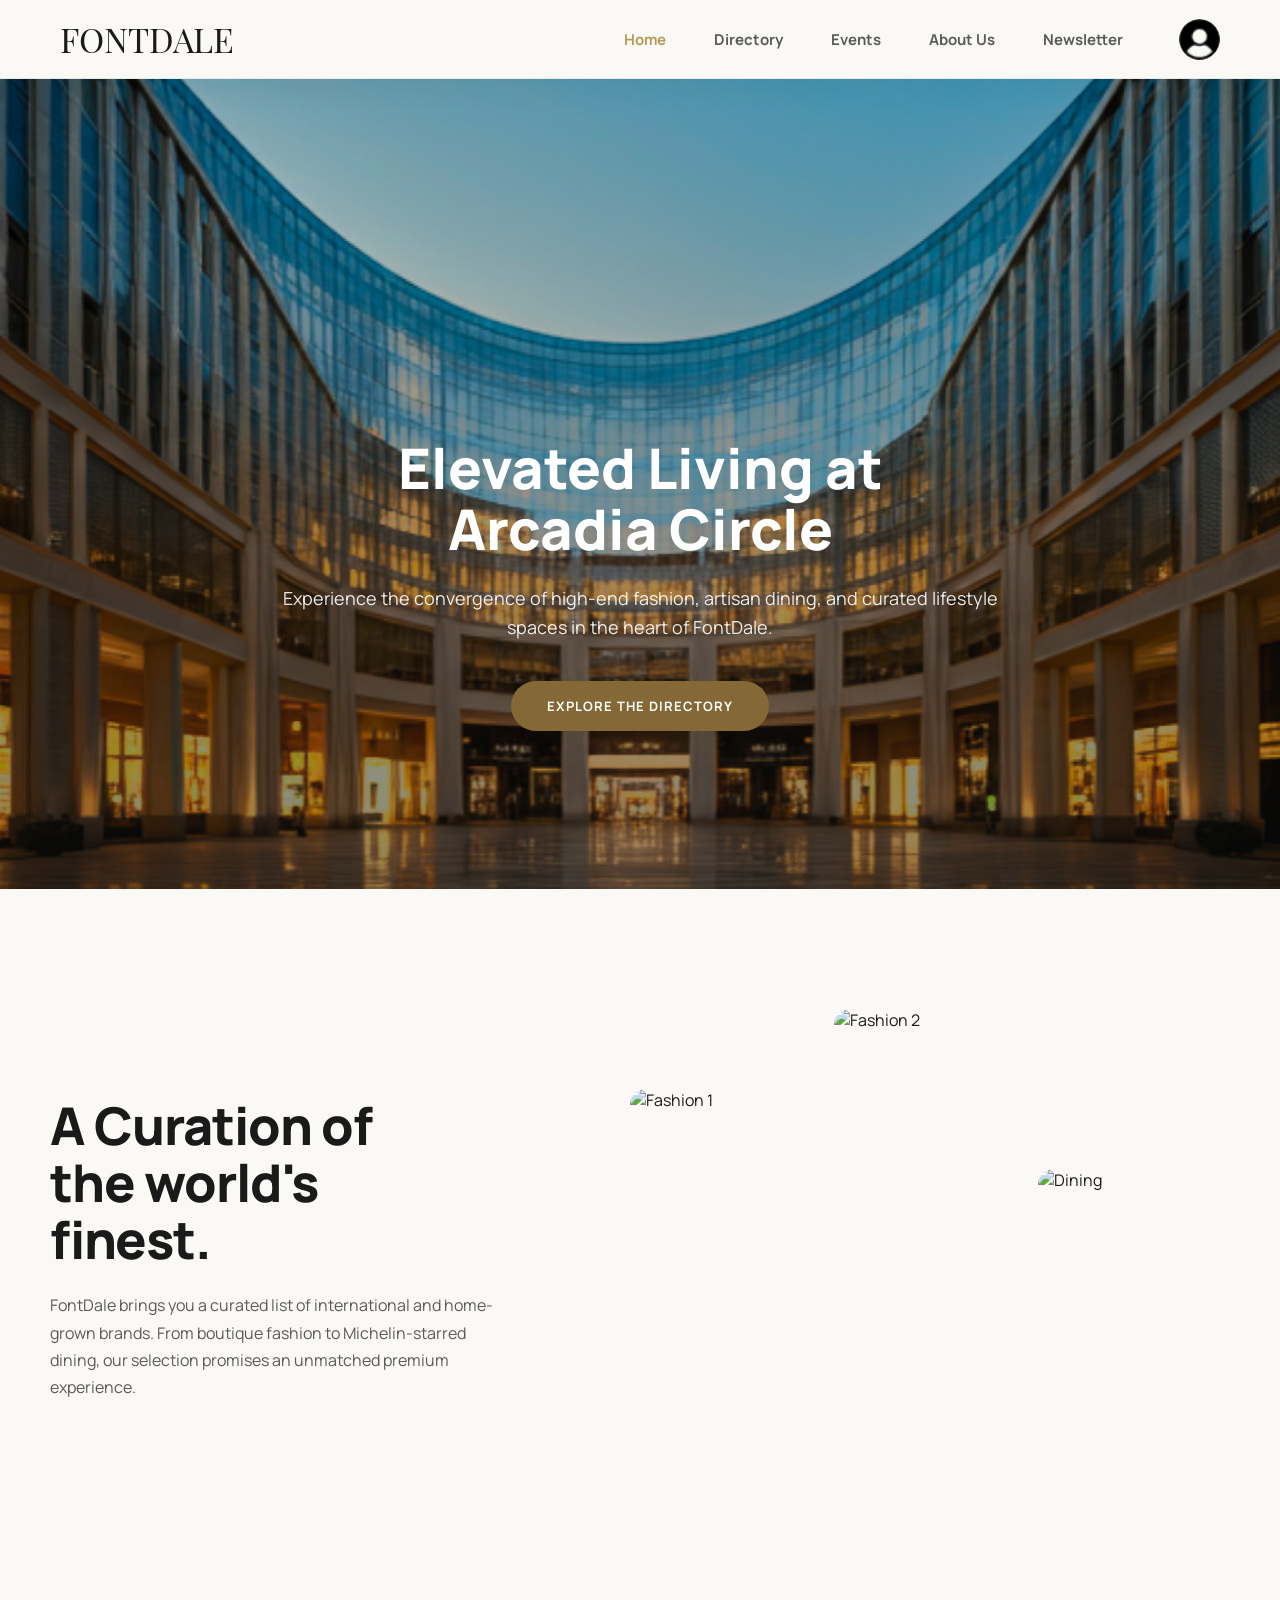
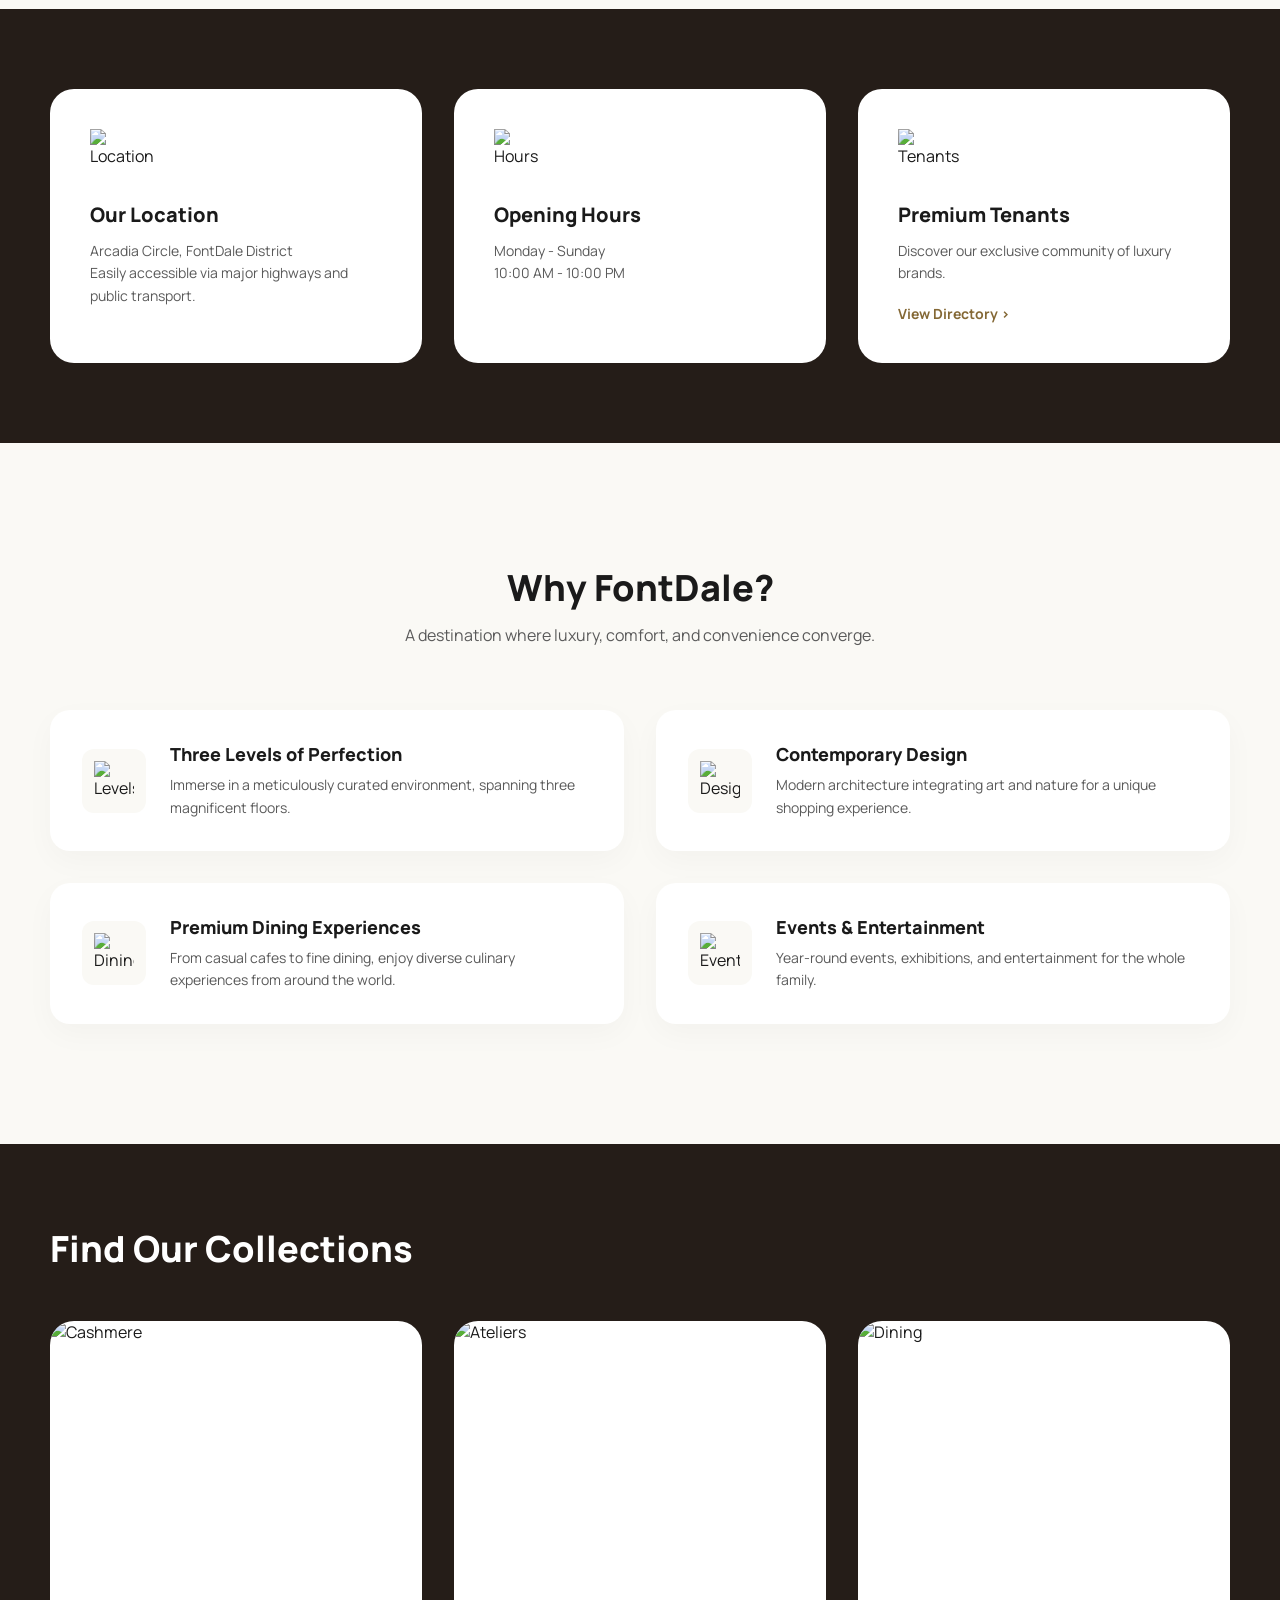
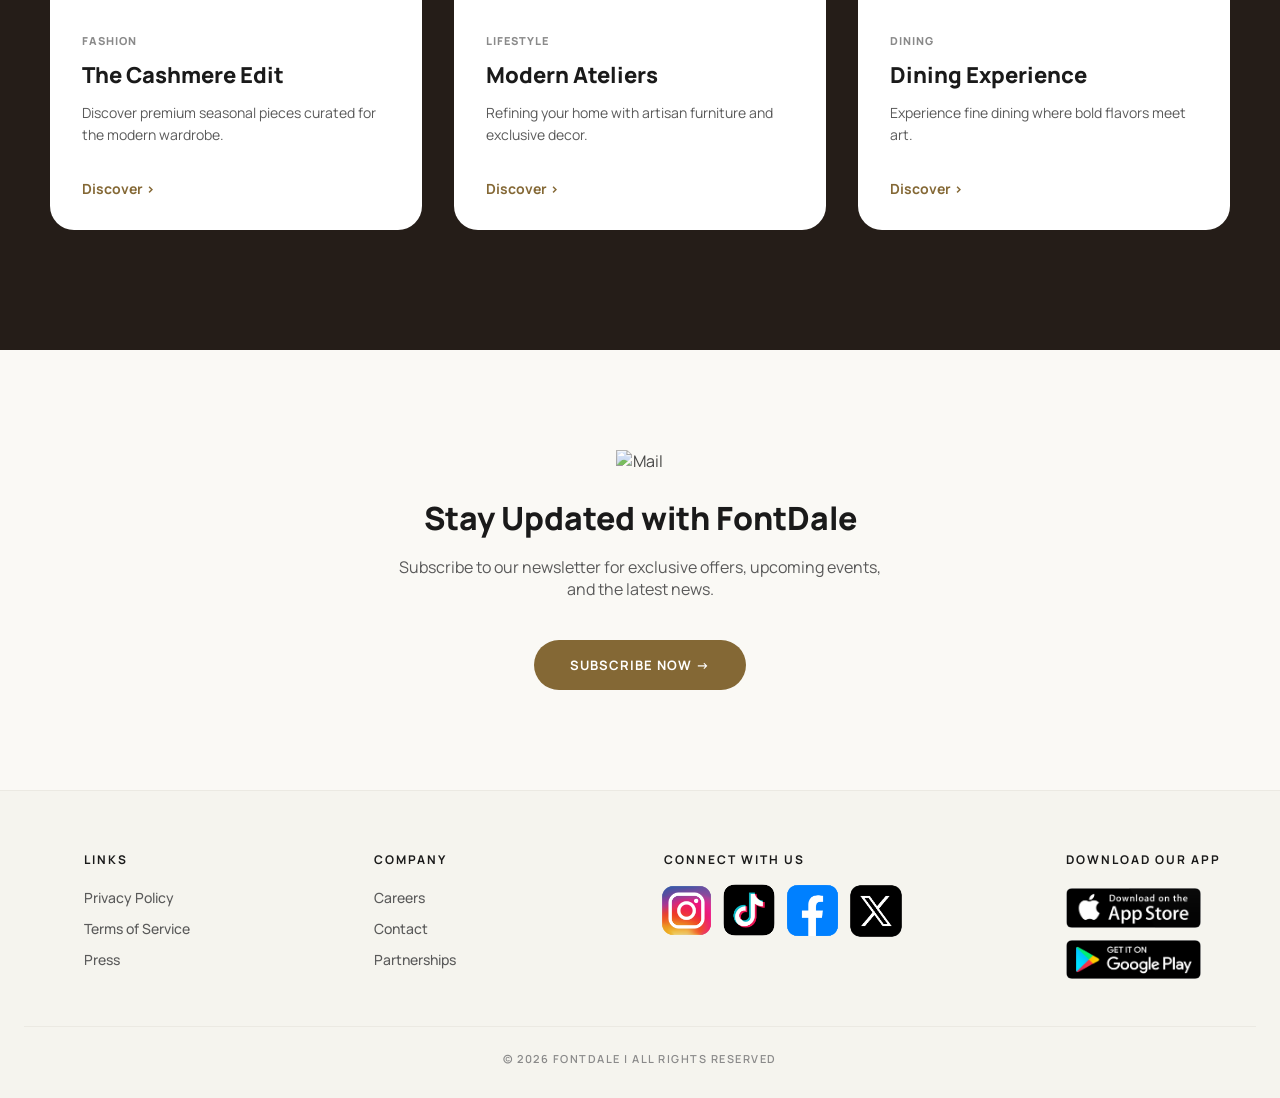
==== index.html @ 1e2898d4 "move files to root" ====
<!DOCTYPE html>
<html lang="en">
<head>
    <meta charset="UTF-8">
    <meta name="viewport" content="width=device-width, initial-scale=1.0">
    <title>FontDale</title>
    <link rel="preconnect" href="https://fonts.googleapis.com">
    <link rel="preconnect" href="https://fonts.gstatic.com" crossorigin>
    <link href="https://fonts.googleapis.com/css2?family=Manrope:wght@400;500;600;700;800&display=swap" rel="stylesheet">
    <link href="https://fonts.googleapis.com/css2?family=Playfair+Display+SC:wght@400..700&family=Manrope:wght@400;500;600;700;800&display=swap" rel="stylesheet">
    <link rel="stylesheet" href="home.css">
</head>
<body>

    <header class="site-header">
        <div class="header-wrapper">
            <div class="brand">FONTDALE</div>
            <nav class="main-nav">
                <a href="home.html" class="active">Home</a>
                <a href="directory.html">Directory</a>
                <a href="event.html">Events</a>
                <a href="aboutus.html">About Us</a>
                <a href="newsletter.html">Newsletter</a>
            </nav>
        <a href="newsletter.html" class="profile-btn">
            <img src="/assets/user icon.png" alt="Profile">
        </a>
        </div>
    </header>

    <section class="hero-banner">
        <img src="/assets/mall.png" alt="FontDale Mall Background" class="hero-bg-img">
        
        <div class="hero-overlay"></div>

        <div class="hero-content">
            <h1>Elevated Living at<br>Arcadia Circle</h1>
            <p>Experience the convergence of high-end fashion, artisan dining, and curated lifestyle spaces in the heart of FontDale.</p>
            <a href="#" class="btn-primary">EXPLORE THE DIRECTORY</a>
        </div>
    </section>

        <section class="wrapper curation-section">
            <div class="curation-text">
                <h2>A Curation of<br>the world's<br>finest.</h2>
                <p>FontDale brings you a curated list of international and home-grown brands. From boutique fashion to Michelin-starred dining, our selection promises an unmatched premium experience.</p>
            </div>
            <div class="curation-images">
                <img src="https://images.unsplash.com/photo-1515886657613-9f3515b0c78f?q=80&w=600&auto=format&fit=crop" class="img-left" alt="Fashion 1">
                <img src="https://images.unsplash.com/photo-1534528741775-53994a69daeb?q=80&w=600&auto=format&fit=crop" class="img-center" alt="Fashion 2">
                <img src="https://images.unsplash.com/photo-1514933651103-005eec06c04b?q=80&w=600&auto=format&fit=crop" class="img-right" alt="Dining">
            </div>
        </section>

        <section class="dark-section">
            <div class="wrapper info-grid">
                <div class="info-card">
                    <div class="icon-box">
                        <img src="https://cdn-icons-png.flaticon.com/512/2838/2838912.png" alt="Location">
                    </div>
                    <h3>Our Location</h3>
                    <p>Arcadia Circle, FontDale District<br>Easily accessible via major highways and public transport.</p>
                </div>
                <div class="info-card">
                    <div class="icon-box">
                        <img src="https://cdn-icons-png.flaticon.com/512/2370/2370264.png" alt="Hours">
                    </div>
                    <h3>Opening Hours</h3>
                    <p>Monday - Sunday<br>10:00 AM - 10:00 PM</p>
                </div>
                <div class="info-card">
                    <div class="icon-box">
                        <img src="https://cdn-icons-png.flaticon.com/512/9315/9315124.png" alt="Tenants">
                    </div>
                    <h3>Premium Tenants</h3>
                    <p>Discover our exclusive community of luxury brands.</p>
                    <a href="#" class="text-link">View Directory &gt;</a>
                </div>
            </div>
        </section>

        <section class="wrapper features-section">
            <div class="features-header">
                <h2>Why FontDale?</h2>
                <p>A destination where luxury, comfort, and convenience converge.</p>
            </div>
            <div class="features-grid">
                <div class="feature-card">
                    <div class="feature-icon">
                        <img src="https://cdn-icons-png.flaticon.com/512/2451/2451551.png" alt="Levels">
                    </div>
                    <div class="feature-text">
                        <h4>Three Levels of Perfection</h4>
                        <p>Immerse in a meticulously curated environment, spanning three magnificent floors.</p>
                    </div>
                </div>
                <div class="feature-card">
                    <div class="feature-icon">
                        <img src="https://cdn-icons-png.flaticon.com/512/2802/2802870.png" alt="Design">
                    </div>
                    <div class="feature-text">
                        <h4>Contemporary Design</h4>
                        <p>Modern architecture integrating art and nature for a unique shopping experience.</p>
                    </div>
                </div>
                <div class="feature-card">
                    <div class="feature-icon">
                        <img src="https://cdn-icons-png.flaticon.com/512/1046/1046784.png" alt="Dining">
                    </div>
                    <div class="feature-text">
                        <h4>Premium Dining Experiences</h4>
                        <p>From casual cafes to fine dining, enjoy diverse culinary experiences from around the world.</p>
                    </div>
                </div>
                <div class="feature-card">
                    <div class="feature-icon">
                        <img src="https://cdn-icons-png.flaticon.com/512/3171/3171830.png" alt="Events">
                    </div>
                    <div class="feature-text">
                        <h4>Events & Entertainment</h4>
                        <p>Year-round events, exhibitions, and entertainment for the whole family.</p>
                    </div>
                </div>
            </div>
        </section>

        <section class="dark-section pb-large">
            <div class="wrapper">
                <h2 class="collections-title">Find Our Collections</h2>
                <div class="collections-grid">
                    <div class="collection-card">
                        <div class="card-img">
                            <img src="https://images.unsplash.com/photo-1523381210434-271e8be1f52b?q=80&w=600&auto=format&fit=crop" alt="Cashmere">
                        </div>
                        <div class="card-content">
                            <span class="cat">FASHION</span>
                            <h3>The Cashmere Edit</h3>
                            <p>Discover premium seasonal pieces curated for the modern wardrobe.</p>
                            <a href="#" class="explore-link">Discover &gt;</a>
                        </div>
                    </div>
                    <div class="collection-card">
                        <div class="card-img">
                            <img src="https://images.unsplash.com/photo-1584916201218-f4242ceb4809?q=80&w=600&auto=format&fit=crop" alt="Ateliers">
                        </div>
                        <div class="card-content">
                            <span class="cat">LIFESTYLE</span>
                            <h3>Modern Ateliers</h3>
                            <p>Refining your home with artisan furniture and exclusive decor.</p>
                            <a href="#" class="explore-link">Discover &gt;</a>
                        </div>
                    </div>
                    <div class="collection-card">
                        <div class="card-img">
                            <img src="https://images.unsplash.com/photo-1555396273-367ea4eb4db5?q=80&w=600&auto=format&fit=crop" alt="Dining">
                        </div>
                        <div class="card-content">
                            <span class="cat">DINING</span>
                            <h3>Dining Experience</h3>
                            <p>Experience fine dining where bold flavors meet art.</p>
                            <a href="#" class="explore-link">Discover &gt;</a>
                        </div>
                    </div>
                </div>
            </div>
        </section>

        <section class="newsletter-section">
            <div class="wrapper newsletter-container">
                <img src="https://cdn-icons-png.flaticon.com/512/542/542689.png" alt="Mail" class="mail-icon">
                <h2>Stay Updated with FontDale</h2>
                <p>Subscribe to our newsletter for exclusive offers, upcoming events, and the latest news.</p>
                <a href="#" class="btn-primary">SUBSCRIBE NOW &rarr;</a>
            </div>
        </section>
    </main>

<footer class="footer">
        <div class="footer-container">
            <div class="footer-col">
                <h4 class="footer-heading">LINKS</h4>
                <a href="#" class="footer-link">Privacy Policy</a>
                <a href="#" class="footer-link">Terms of Service</a>
                <a href="#" class="footer-link">Press</a>
            </div>

            <div class="footer-col">
                <h4 class="footer-heading">COMPANY</h4>
                <a href="#" class="footer-link">Careers</a>
                <a href="#" class="footer-link">Contact</a>
                <a href="#" class="footer-link">Partnerships</a>
            </div>

            <div class="footer-col">
                <h4 class="footer-heading">CONNECT WITH US</h4>
                <div class="social-container">
                    <a class="social-icon instagram" href="https://instagram.com" target="_blank">
                        <img src="/assets/instagram.png" alt="Instagram">
                    </a>
                    <a class="social-icon tiktok" href="https://tiktok.com" target="_blank">
                        <img src="/assets/tiktok.png" alt="TikTok">
                    </a>
                    <a class="social-icon facebook" href="https://facebook.com" target="_blank">
                        <img src="/assets/facebook.png" alt="Facebook">
                    </a>
                    <a class="social-icon x" href="https://x.com" target="_blank">
                        <img src="/assets/X.png" alt="X">
                    </a>
                </div>
            </div>

            <div class="footer-col">
                <h4 class="footer-heading">DOWNLOAD OUR APP</h4>
                <div class="app-buttons">
                    <a href="#" class="app-btn app-store">
                        <img src="/assets/appstore.png" alt="Download on App Store">
                    </a>
                    <a href="#" class="app-btn google-play">
                        <img src="/assets/googleplay.png" alt="Get it on Google Play">
                    </a>
                </div>
            </div>
        </div>
        
        <div class="footer-copyright">
            © 2026 FONTDALE | ALL RIGHTS RESERVED
        </div>
    </footer>

</body>
</html>
---- home.css ----
* {
    margin: 0;
    padding: 0;
    box-sizing: border-box;
}

body {
    font-family: 'Manrope', sans-serif;
    background-color: #FAF9F5;
    color: #1A1A1A;
    -webkit-font-smoothing: antialiased;
}

.wrapper {
    max-width: 1400px;
    margin: 0 auto;
    padding: 0 50px;
}

.site-header {
    border-bottom: 1px solid #EBE9E2;
    padding: 16px 0;
    background-color: #FAF9F5;
    box-shadow: 0 10px 30px rgba(26, 26, 26, 0.04); 
    position: sticky;
    top: 0;
    z-index: 100; 
}

.header-wrapper {
    width: 100%;
    max-width: 100%;
    padding: 0 60px;
    display: flex;
    justify-content: space-between;
    align-items: center;
}

.brand {
    font-family: 'Playfair Display SC', serif;
    font-size: 34px; 
    font-weight: 400; 
    color: #1A1A1A;
}

.main-nav {
    display: flex;
    gap: 48px; 
    margin-left: auto;  
    margin-right: 56px; 
}

.main-nav a {
    text-decoration: none;
    color: #5A5A5A;
    font-size: 15px;    
    font-weight: 700;
    transition: color 0.2s ease;
}

.main-nav a.active {
    color: #B59A57;
}

.main-nav a:hover:not(.active) {
    color: #B59A57;
}

.profile-btn {
    width: 41px;
    height: 41px;
    border-radius: 50%;
    cursor: pointer;
    display: flex;
    align-items: center;
    justify-content: center;
    overflow: hidden;
}

.profile-btn img {
    width: 100%;
    height: 100%;
    object-fit: cover;
}

.profile-btn:hover {
    transform: scale(1.05);
}

.hero-banner {
    position: relative;
    width: 100%;
    min-height: 90vh; 
    display: flex;
    align-items: center;
    justify-content: center;
    overflow: hidden;
    color: #ffffff;
    text-align: center;
}

.hero-bg-img {
    position: absolute;
    top: 0;
    left: 0;
    width: 100%;
    height: 100%;
    object-fit: cover; 
    z-index: 1; 
}

.hero-overlay {
    position: absolute;
    top: 0;
    left: 0;
    width: 100%;
    height: 100%;
    z-index: 2; 
}

.hero-content {
    position: relative;
    z-index: 3;
    max-width: 800px;
    padding: 0 20px;
    margin-top: 200px; 
}

.hero-content h1 {
    color: #FFFFFF;
    font-size: 56px;
    font-weight: 800;
    line-height: 1.1;
    margin-bottom: 24px;
}

.hero-content p {
    color: #FFFFFF;
    font-size: 18px;
    font-weight: 400;
    line-height: 1.6;
    margin-bottom: 40px;
    opacity: 0.9;
}

.btn-primary {
    display: inline-block;
    background-color: #846835;
    color: #FFFFFF;
    text-decoration: none;
    font-size: 13px;
    font-weight: 700;
    letter-spacing: 1px;
    padding: 16px 36px;
    border-radius: 30px;
    text-transform: uppercase;
    transition: background-color 0.2s ease;
}

.btn-primary:hover {
    background-color: #6C552B;
}

.curation-section {
    display: flex;
    align-items: center;
    gap: 80px;
    padding: 120px 50px;
}

.curation-text {
    flex: 1;
}

.curation-text h2 {
    font-size: 52px;
    font-weight: 800;
    line-height: 1.1;
    letter-spacing: -1px;
    margin-bottom: 24px;
}

.curation-text p {
    font-size: 16px;
    color: #5A5A5A;
    line-height: 1.7;
    max-width: 450px;
}

.curation-images {
    flex: 1.2;
    display: flex;
    gap: 24px;
    height: 480px;
}

.curation-images img {
    width: 30%;
    object-fit: cover;
    border-radius: 16px;
}

.img-left {
    height: 320px;
    margin-top: 80px;
}

.img-center {
    height: 400px;
    margin-top: 0;
}

.img-right {
    height: 280px;
    margin-top: 160px;
}

.dark-section {
    background-color: #251D18;
    padding: 80px 0;
}

.pb-large {
    padding-bottom: 120px;
}

.info-grid {
    display: grid;
    grid-template-columns: repeat(3, 1fr);
    gap: 32px;
}

.info-card {
    background-color: #FFFFFF;
    border-radius: 24px;
    padding: 40px;
    display: flex;
    flex-direction: column;
    align-items: flex-start;
}

.icon-box {
    width: 48px;
    height: 48px;
    margin-bottom: 24px;
}

.icon-box img {
    width: 100%;
    height: 100%;
    object-fit: contain;
}

.info-card h3 {
    font-size: 20px;
    font-weight: 800;
    margin-bottom: 12px;
}

.info-card p {
    font-size: 14px;
    color: #5A5A5A;
    line-height: 1.6;
    margin-bottom: 16px;
}

.text-link {
    color: #846835;
    text-decoration: none;
    font-size: 14px;
    font-weight: 700;
    margin-top: auto;
}

.features-section {
    padding: 120px 50px;
    text-align: center;
}

.features-header {
    margin-bottom: 64px;
}

.features-header h2 {
    font-size: 36px;
    font-weight: 800;
    margin-bottom: 12px;
}

.features-header p {
    font-size: 16px;
    color: #5A5A5A;
}

.features-grid {
    display: grid;
    grid-template-columns: repeat(2, 1fr);
    gap: 32px;
    text-align: left;
}

.feature-card {
    background-color: #FFFFFF;
    border-radius: 20px;
    padding: 32px;
    display: flex;
    gap: 24px;
    align-items: center;
    box-shadow: 0 10px 30px rgba(0, 0, 0, 0.03);
}

.feature-icon {
    width: 64px;
    height: 64px;
    flex-shrink: 0;
    background-color: #FAF9F5;
    border-radius: 12px;
    display: flex;
    align-items: center;
    justify-content: center;
    padding: 12px;
}

.feature-icon img {
    width: 100%;
    height: 100%;
    object-fit: contain;
}

.feature-text h4 {
    font-size: 18px;
    font-weight: 800;
    margin-bottom: 8px;
}

.feature-text p {
    font-size: 14px;
    color: #5A5A5A;
    line-height: 1.6;
}

.collections-title {
    color: #FFFFFF;
    font-size: 36px;
    font-weight: 800;
    margin-bottom: 48px;
}

.collections-grid {
    display: grid;
    grid-template-columns: repeat(3, 1fr);
    gap: 32px;
}

.collection-card {
    background-color: #FFFFFF;
    border-radius: 24px;
    overflow: hidden;
    display: flex;
    flex-direction: column;
}

.card-img {
    width: 100%;
    height: 280px;
}

.card-img img {
    width: 100%;
    height: 100%;
    object-fit: cover;
}

.card-content {
    padding: 32px;
    display: flex;
    flex-direction: column;
    flex-grow: 1;
}

.cat {
    font-size: 11px;
    font-weight: 800;
    color: #8A8A8A;
    letter-spacing: 1px;
    margin-bottom: 12px;
}

.card-content h3 {
    font-size: 22px;
    font-weight: 800;
    margin-bottom: 12px;
}

.card-content p {
    font-size: 14px;
    color: #5A5A5A;
    line-height: 1.6;
    margin-bottom: 32px;
}

.explore-link {
    color: #846835;
    text-decoration: none;
    font-size: 14px;
    font-weight: 700;
    margin-top: auto;
}

.newsletter-section {
    padding: 100px 0;
    text-align: center;
    background-color: #FAF9F5;
}

.newsletter-container {
    display: flex;
    flex-direction: column;
    align-items: center;
}

.mail-icon {
    width: 48px;
    margin-bottom: 24px;
    opacity: 0.8;
}

.newsletter-section h2 {
    font-size: 32px;
    font-weight: 800;
    margin-bottom: 16px;
}

.newsletter-section p {
    font-size: 16px;
    color: #5A5A5A;
    margin-bottom: 40px;
    max-width: 500px;
}

.footer {
    background-color: #F5F4EE; 
    border-top: 1px solid #EBE9E2;
    padding: 60px 24px 32px 24px;
    font-family: 'Manrope', sans-serif;
}

.footer-container {
    max-width: 1240px;
    margin: 0 auto;
    display: grid;
    grid-template-columns: repeat(4, 1fr);
    gap: 40px;
    margin-bottom: 45px;
    position: relative;
    left: 60px;
}

.footer-col {
    display: flex;
    flex-direction: column;
}

.footer-heading {
    font-size: 12px;
    font-weight: 700;
    letter-spacing: 2px;
    color: #1A1A1A;
    margin-bottom: 20px;
    text-transform: uppercase;
}

.footer-link {
    color: #5A5A5A;
    text-decoration: none;
    font-size: 14px;
    font-weight: 500;
    margin-bottom: 12px;
    transition: color 0.2s ease, transform 0.2s ease;
    display: inline-block;
    width: fit-content;
}

.footer-link:hover {
    color: #B59A57;
    transform: translateX(3px); 
}

.social-container {
    display: flex;
    align-items: center;
    gap: 16px;
}

.social-icon {
    display: inline-flex;
    align-items: center;
    justify-content: center;
    text-decoration: none;
    transition: transform 0.2s ease, opacity 0.2s ease;
}

.social-icon img {
    object-fit: contain;
    height: auto;
}

.social-icon.instagram img {
    width: 65px;
    position: relative;
    right: 10px;
    top: -20px;
}

.social-icon.tiktok img {
    width: 84px; 
    position: relative;
    right: 38px;
    top: -20px;
}

.social-icon.facebook img {
    width: 85px;
    position: relative;
    right: 75px;
    top: -20px;
}

.social-icon.x img {
    width: 80px; 
    position: relative;
    right: 110px;
    top: -19px;
}

.social-icon:hover {
    transform: translateY(-3px);
}

.app-buttons {
    display: flex;
    flex-direction: column;
    gap: 12px;
}

.app-btn {
    display: inline-block;
    max-width: 135px;
    transition: transform 0.2s ease, opacity 0.2s ease;
}

.app-btn img {
    width: 100%;
    height: auto;
    display: block;
    border-radius: 6px; 
}

.app-btn:hover {
    transform: scale(1.03);
    opacity: 0.9;
}

.footer-copyright {
    max-width: 1240px;
    margin: 0 auto;
    border-top: 1px solid #EBE9E2;
    padding-top: 24px;
    text-align: center;
    font-size: 11px;
    font-weight: 600;
    letter-spacing: 1.5px;
    color: #8A8A8A;
}

@media (max-width: 992px) {
    .footer-container {
        grid-template-columns: repeat(2, 1fr); 
        gap: 32px;
    }
}

@media (max-width: 576px) {
    .footer {
        padding: 48px 20px 24px 20px;
    }
    
    .footer-container {
        grid-template-columns: 1fr; 
        gap: 28px;
    }
    
    .footer-heading {
        margin-bottom: 12px;
    }
    
    .app-buttons {
        flex-direction: row; 
        gap: 12px;
    }
}
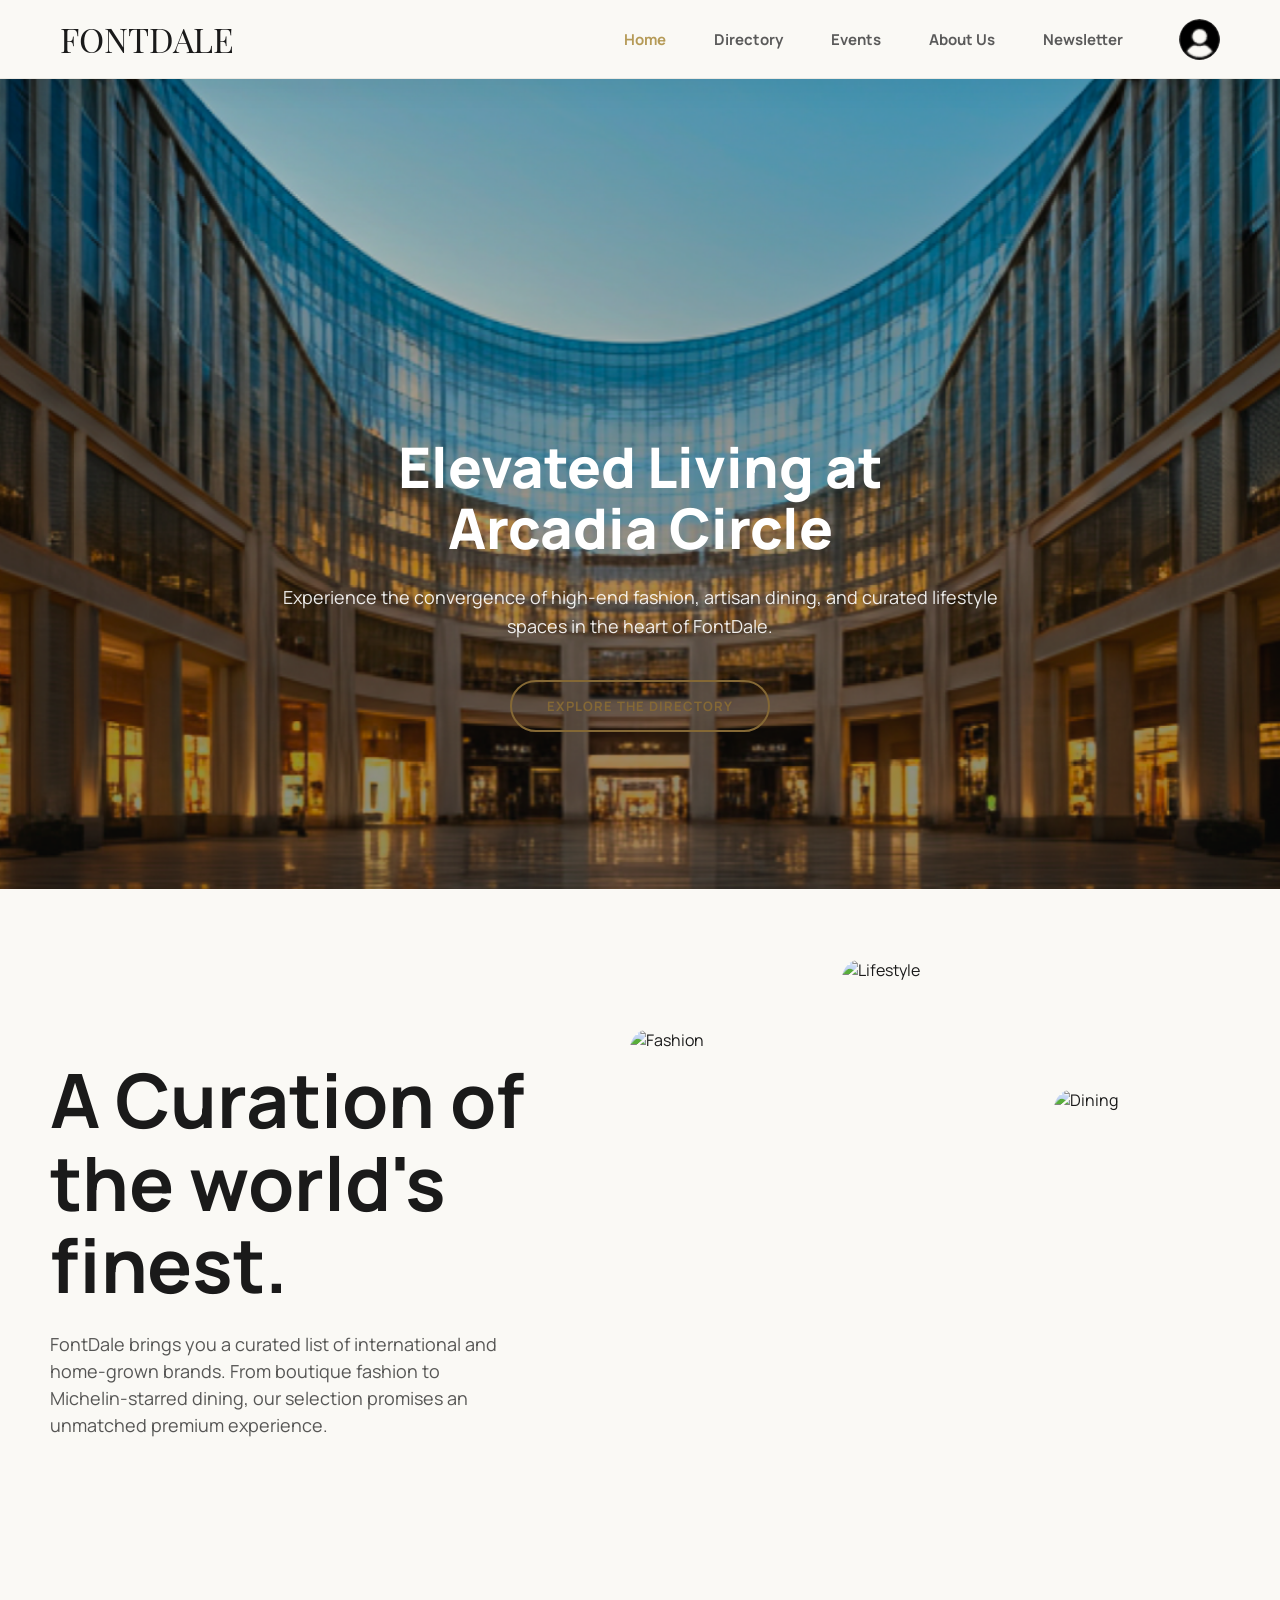
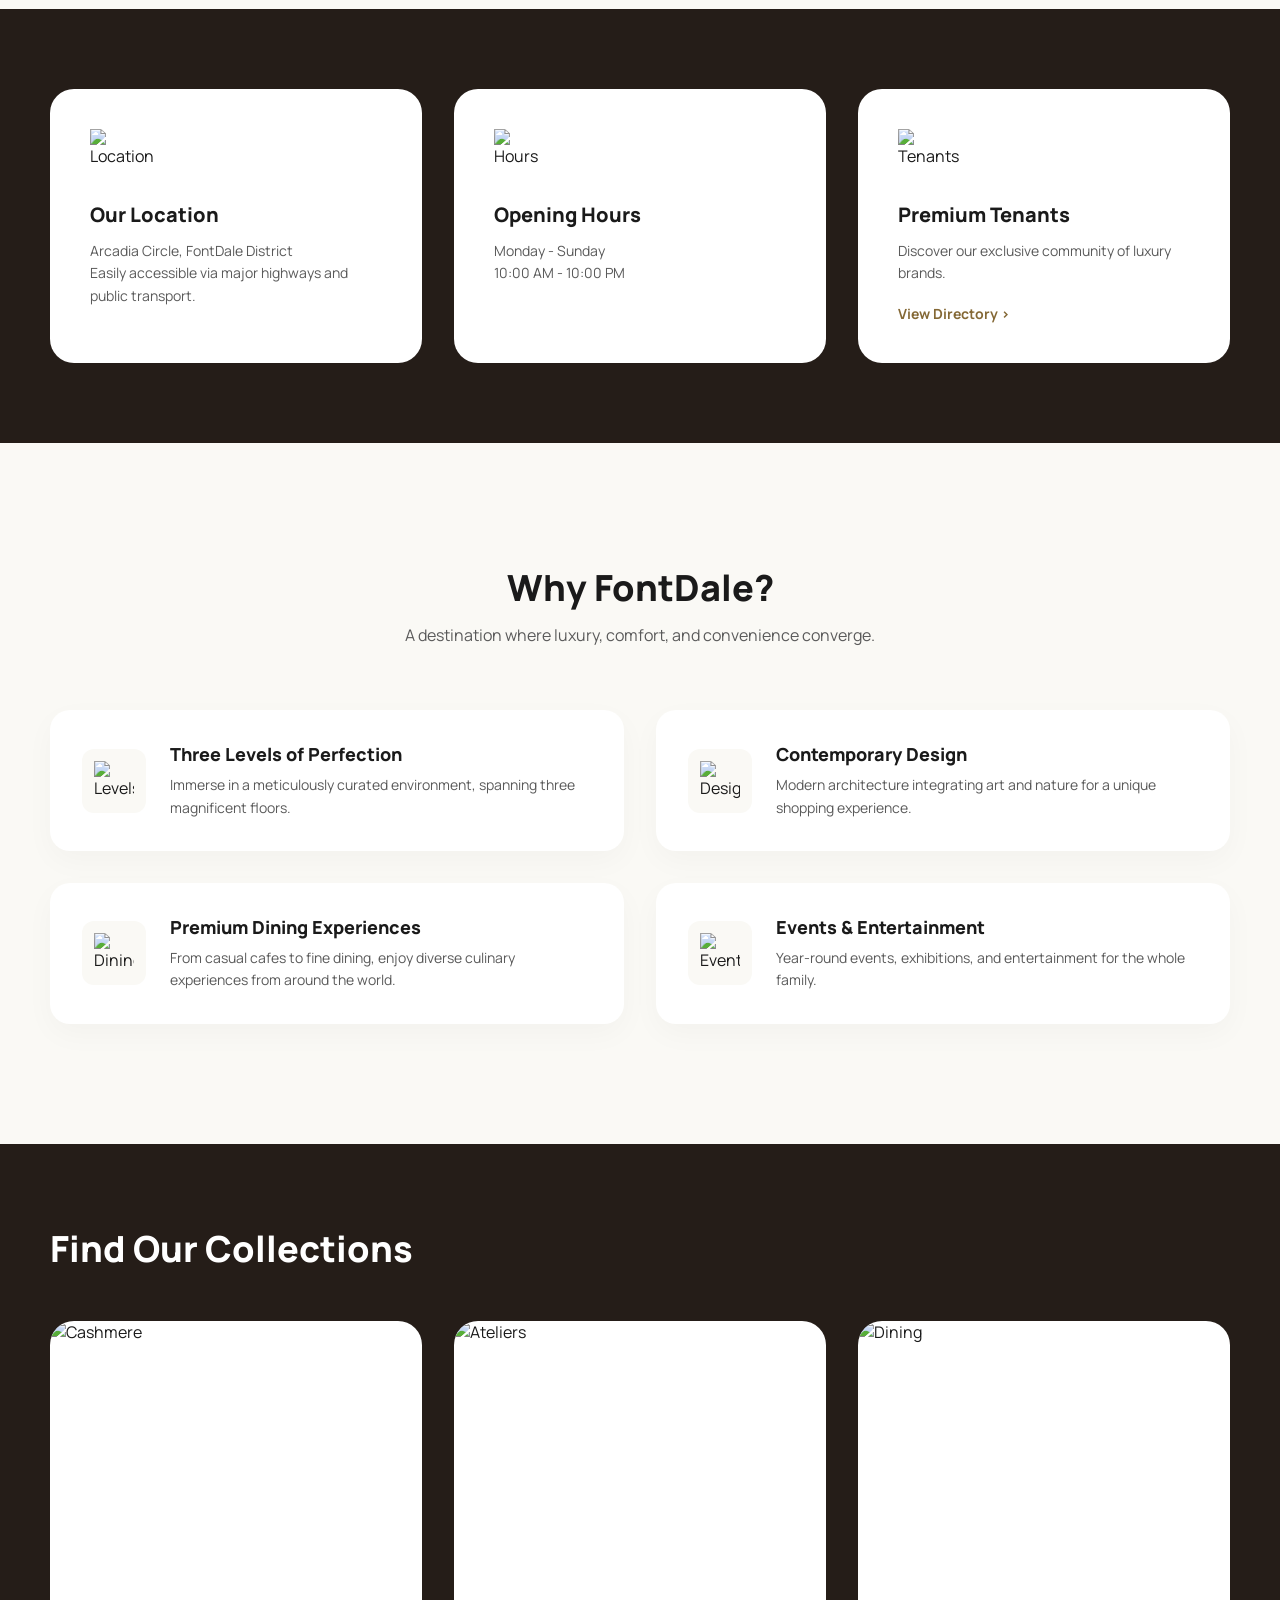
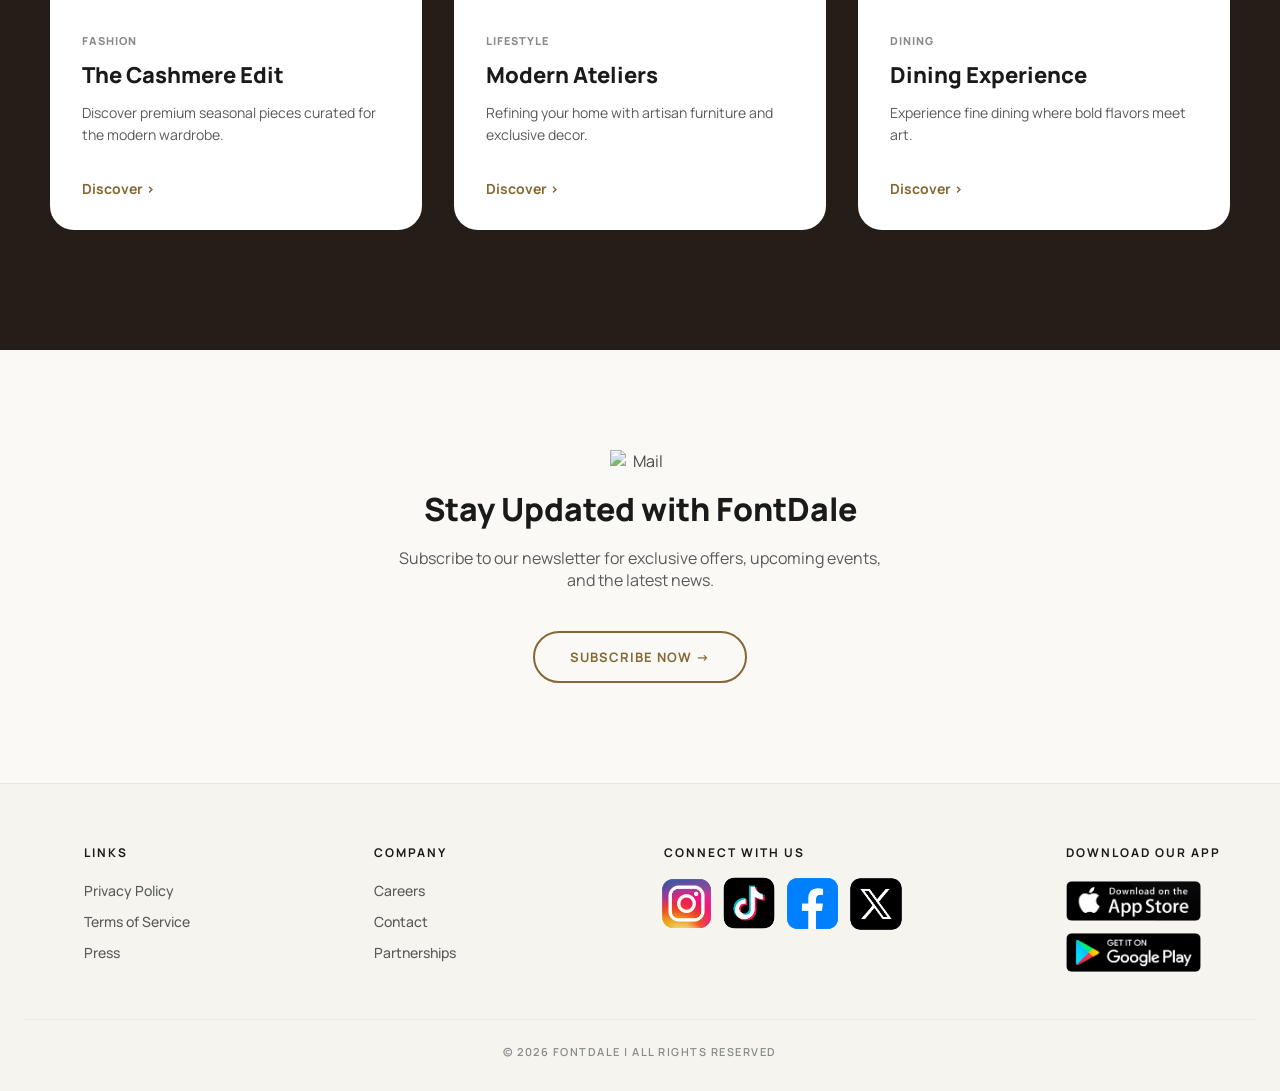
==== commit 677df424: "Rename home.html to index.html" ====
--- a/index.html
+++ b/index.html
@@ -9,34 +9,42 @@
     <link href="https://fonts.googleapis.com/css2?family=Manrope:wght@400;500;600;700;800&display=swap" rel="stylesheet">
     <link href="https://fonts.googleapis.com/css2?family=Playfair+Display+SC:wght@400..700&family=Manrope:wght@400;500;600;700;800&display=swap" rel="stylesheet">
     <link rel="stylesheet" href="home.css">
+    <script src="home.js" defer></script>
 </head>
 <body>
 
-    <header class="site-header">
-        <div class="header-wrapper">
-            <div class="brand">FONTDALE</div>
-            <nav class="main-nav">
-                <a href="home.html" class="active">Home</a>
-                <a href="directory.html">Directory</a>
-                <a href="event.html">Events</a>
-                <a href="aboutus.html">About Us</a>
-                <a href="newsletter.html">Newsletter</a>
-            </nav>
+<header class="site-header">
+    <div class="header-wrapper">
+        <div class="brand">FONTDALE</div>
+        
+        <button class="menu-toggle" id="menuToggle">
+            <span></span>
+            <span></span>
+            <span></span>
+        </button>
+
+        <nav class="main-nav" id="mainNav">
+            <a href="home.html" class="active">Home</a>
+            <a href="directory.html">Directory</a>
+            <a href="event.html">Events</a>
+            <a href="aboutus.html">About Us</a>
+            <a href="newsletter.html">Newsletter</a>
+        </nav>
         <a href="newsletter.html" class="profile-btn">
-            <img src="/assets/user icon.png" alt="Profile">
+            <img src="assets/user icon.png" alt="Profile">
         </a>
-        </div>
-    </header>
+    </div>
+</header>
 
     <section class="hero-banner">
-        <img src="/assets/mall.png" alt="FontDale Mall Background" class="hero-bg-img">
+        <img src="assets/mall.png" alt="FontDale Mall Background" class="hero-bg-img">
         
         <div class="hero-overlay"></div>
 
         <div class="hero-content">
             <h1>Elevated Living at<br>Arcadia Circle</h1>
             <p>Experience the convergence of high-end fashion, artisan dining, and curated lifestyle spaces in the heart of FontDale.</p>
-            <a href="#" class="btn-primary">EXPLORE THE DIRECTORY</a>
+            <a href="directory.html" class="btn-primary">EXPLORE THE DIRECTORY</a>
         </div>
     </section>
 
@@ -46,9 +54,9 @@
                 <p>FontDale brings you a curated list of international and home-grown brands. From boutique fashion to Michelin-starred dining, our selection promises an unmatched premium experience.</p>
             </div>
             <div class="curation-images">
-                <img src="https://images.unsplash.com/photo-1515886657613-9f3515b0c78f?q=80&w=600&auto=format&fit=crop" class="img-left" alt="Fashion 1">
-                <img src="https://images.unsplash.com/photo-1534528741775-53994a69daeb?q=80&w=600&auto=format&fit=crop" class="img-center" alt="Fashion 2">
-                <img src="https://images.unsplash.com/photo-1514933651103-005eec06c04b?q=80&w=600&auto=format&fit=crop" class="img-right" alt="Dining">
+                <img src="assets/fashion.jpeg" class="img-left" alt="Fashion">
+                <img src="assets/Lifestyle.jpg" class="img-center" alt="Lifestyle">
+                <img src="assets/dining.webp" class="img-right" alt="Dining">
             </div>
         </section>
 
@@ -56,25 +64,25 @@
             <div class="wrapper info-grid">
                 <div class="info-card">
                     <div class="icon-box">
-                        <img src="https://cdn-icons-png.flaticon.com/512/2838/2838912.png" alt="Location">
+                        <img src="assets/location icon.png" alt="Location">
                     </div>
                     <h3>Our Location</h3>
                     <p>Arcadia Circle, FontDale District<br>Easily accessible via major highways and public transport.</p>
                 </div>
                 <div class="info-card">
                     <div class="icon-box">
-                        <img src="https://cdn-icons-png.flaticon.com/512/2370/2370264.png" alt="Hours">
+                        <img src="assets/date icon.png" alt="Hours">
                     </div>
                     <h3>Opening Hours</h3>
                     <p>Monday - Sunday<br>10:00 AM - 10:00 PM</p>
                 </div>
                 <div class="info-card">
                     <div class="icon-box">
-                        <img src="https://cdn-icons-png.flaticon.com/512/9315/9315124.png" alt="Tenants">
+                        <img src="assets/tenant.png" alt="Tenants">
                     </div>
                     <h3>Premium Tenants</h3>
                     <p>Discover our exclusive community of luxury brands.</p>
-                    <a href="#" class="text-link">View Directory &gt;</a>
+                    <a href="directory.html" class="text-link">View Directory &gt;</a>
                 </div>
             </div>
         </section>
@@ -87,7 +95,7 @@
             <div class="features-grid">
                 <div class="feature-card">
                     <div class="feature-icon">
-                        <img src="https://cdn-icons-png.flaticon.com/512/2451/2451551.png" alt="Levels">
+                        <img src="assets/building.png" alt="Levels">
                     </div>
                     <div class="feature-text">
                         <h4>Three Levels of Perfection</h4>
@@ -96,7 +104,7 @@
                 </div>
                 <div class="feature-card">
                     <div class="feature-icon">
-                        <img src="https://cdn-icons-png.flaticon.com/512/2802/2802870.png" alt="Design">
+                        <img src="assets/design icon.png" alt="Design">
                     </div>
                     <div class="feature-text">
                         <h4>Contemporary Design</h4>
@@ -105,7 +113,7 @@
                 </div>
                 <div class="feature-card">
                     <div class="feature-icon">
-                        <img src="https://cdn-icons-png.flaticon.com/512/1046/1046784.png" alt="Dining">
+                        <img src="assets/dining icon.png" alt="Dining">
                     </div>
                     <div class="feature-text">
                         <h4>Premium Dining Experiences</h4>
@@ -114,7 +122,7 @@
                 </div>
                 <div class="feature-card">
                     <div class="feature-icon">
-                        <img src="https://cdn-icons-png.flaticon.com/512/3171/3171830.png" alt="Events">
+                        <img src="assets/event icon.png" alt="Events">
                     </div>
                     <div class="feature-text">
                         <h4>Events & Entertainment</h4>
@@ -130,35 +138,35 @@
                 <div class="collections-grid">
                     <div class="collection-card">
                         <div class="card-img">
-                            <img src="https://images.unsplash.com/photo-1523381210434-271e8be1f52b?q=80&w=600&auto=format&fit=crop" alt="Cashmere">
+                            <img src="assets/shirt.jpg" alt="Cashmere">
                         </div>
                         <div class="card-content">
                             <span class="cat">FASHION</span>
                             <h3>The Cashmere Edit</h3>
                             <p>Discover premium seasonal pieces curated for the modern wardrobe.</p>
-                            <a href="#" class="explore-link">Discover &gt;</a>
+                            <a href="directory.html" class="explore-link">Discover &gt;</a>
                         </div>
                     </div>
                     <div class="collection-card">
                         <div class="card-img">
-                            <img src="https://images.unsplash.com/photo-1584916201218-f4242ceb4809?q=80&w=600&auto=format&fit=crop" alt="Ateliers">
+                            <img src="assets/bag.webp" alt="Ateliers">
                         </div>
                         <div class="card-content">
                             <span class="cat">LIFESTYLE</span>
                             <h3>Modern Ateliers</h3>
                             <p>Refining your home with artisan furniture and exclusive decor.</p>
-                            <a href="#" class="explore-link">Discover &gt;</a>
+                            <a href="directory.html" class="explore-link">Discover &gt;</a>
                         </div>
                     </div>
                     <div class="collection-card">
                         <div class="card-img">
-                            <img src="https://images.unsplash.com/photo-1555396273-367ea4eb4db5?q=80&w=600&auto=format&fit=crop" alt="Dining">
+                            <img src="assets/food.jpg" alt="Dining">
                         </div>
                         <div class="card-content">
                             <span class="cat">DINING</span>
                             <h3>Dining Experience</h3>
                             <p>Experience fine dining where bold flavors meet art.</p>
-                            <a href="#" class="explore-link">Discover &gt;</a>
+                            <a href="directory.html" class="explore-link">Discover &gt;</a>
                         </div>
                     </div>
                 </div>
@@ -167,10 +175,10 @@
 
         <section class="newsletter-section">
             <div class="wrapper newsletter-container">
-                <img src="https://cdn-icons-png.flaticon.com/512/542/542689.png" alt="Mail" class="mail-icon">
+                <img src="assets/mail icon.png" alt="Mail" class="mail-icon">
                 <h2>Stay Updated with FontDale</h2>
                 <p>Subscribe to our newsletter for exclusive offers, upcoming events, and the latest news.</p>
-                <a href="#" class="btn-primary">SUBSCRIBE NOW &rarr;</a>
+                <a href="newsletter.html" class="btn-primary">SUBSCRIBE NOW &rarr;</a>
             </div>
         </section>
     </main>
@@ -195,16 +203,16 @@
                 <h4 class="footer-heading">CONNECT WITH US</h4>
                 <div class="social-container">
                     <a class="social-icon instagram" href="https://instagram.com" target="_blank">
-                        <img src="/assets/instagram.png" alt="Instagram">
+                        <img src="assets/instagram.png" alt="Instagram">
                     </a>
                     <a class="social-icon tiktok" href="https://tiktok.com" target="_blank">
-                        <img src="/assets/tiktok.png" alt="TikTok">
+                        <img src="assets/tiktok.png" alt="TikTok">
                     </a>
                     <a class="social-icon facebook" href="https://facebook.com" target="_blank">
-                        <img src="/assets/facebook.png" alt="Facebook">
+                        <img src="assets/facebook.png" alt="Facebook">
                     </a>
                     <a class="social-icon x" href="https://x.com" target="_blank">
-                        <img src="/assets/X.png" alt="X">
+                        <img src="assets/X.png" alt="X">
                     </a>
                 </div>
             </div>
@@ -213,10 +221,10 @@
                 <h4 class="footer-heading">DOWNLOAD OUR APP</h4>
                 <div class="app-buttons">
                     <a href="#" class="app-btn app-store">
-                        <img src="/assets/appstore.png" alt="Download on App Store">
+                        <img src="assets/appstore.png" alt="Download on App Store">
                     </a>
                     <a href="#" class="app-btn google-play">
-                        <img src="/assets/googleplay.png" alt="Get it on Google Play">
+                        <img src="assets/googleplay.png" alt="Get it on Google Play">
                     </a>
                 </div>
             </div>
--- a/home.css
+++ b/home.css
@@ -145,20 +145,22 @@
 
 .btn-primary {
     display: inline-block;
-    background-color: #846835;
-    color: #FFFFFF;
+    background-color: transparent; 
+    color: #846835;
     text-decoration: none;
     font-size: 13px;
     font-weight: 700;
     letter-spacing: 1px;
-    padding: 16px 36px;
+    padding: 15px 35px; 
     border-radius: 30px;
+    border: 2px solid #846835; 
     text-transform: uppercase;
-    transition: background-color 0.2s ease;
+    transition: all 0.3s ease; 
 }
 
 .btn-primary:hover {
-    background-color: #6C552B;
+    background-color: #846835; 
+    color: #FFFFFF;
 }
 
 .curation-section {
@@ -173,46 +175,45 @@
 }
 
 .curation-text h2 {
-    font-size: 52px;
-    font-weight: 800;
+    font-size: 75px;
     line-height: 1.1;
-    letter-spacing: -1px;
     margin-bottom: 24px;
 }
 
 .curation-text p {
-    font-size: 16px;
-    color: #5A5A5A;
-    line-height: 1.7;
+    font-size: 18px;
+    color: #000000;
+    opacity: 65%;
+    line-height: 1.5;
     max-width: 450px;
 }
 
 .curation-images {
     flex: 1.2;
     display: flex;
-    gap: 24px;
+    gap: 36px;
     height: 480px;
 }
 
 .curation-images img {
     width: 30%;
     object-fit: cover;
-    border-radius: 16px;
+    border-radius: 20px;
 }
 
 .img-left {
-    height: 320px;
+    height: 460px;
+    margin-top: 20px;
+}
+
+.img-center {
+    height: 460px;
+    margin-top: -50px;
+}
+
+.img-right {
+    height: 460px;
     margin-top: 80px;
-}
-
-.img-center {
-    height: 400px;
-    margin-top: 0;
-}
-
-.img-right {
-    height: 280px;
-    margin-top: 160px;
 }
 
 .dark-section {
@@ -420,8 +421,8 @@
 }
 
 .mail-icon {
-    width: 48px;
-    margin-bottom: 24px;
+    width: 60px;
+    margin-bottom: 15px;
     opacity: 0.8;
 }
 
@@ -573,14 +574,207 @@
     color: #8A8A8A;
 }
 
+.menu-toggle {
+    display: none;
+}
+
 @media (max-width: 992px) {
+    .header-wrapper {
+        padding: 0 30px;
+    }
+
+    .main-nav {
+        gap: 24px;
+        margin-right: 24px;
+    }
+
+    .curation-section {
+        gap: 40px;
+        padding: 80px 30px;
+    }
+
+    .curation-text h2 {
+        font-size: 50px;
+    }
+
+    .info-grid {
+        grid-template-columns: repeat(2, 1fr);
+    }
+
+    .collections-grid {
+        grid-template-columns: repeat(2, 1fr);
+    }
+
     .footer-container {
         grid-template-columns: repeat(2, 1fr); 
         gap: 32px;
+        left: 0;
+    }
+}
+
+@media (max-width: 768px) {
+    .wrapper {
+        padding: 0 20px;
+    }
+
+    .header-wrapper {
+        flex-direction: row;
+        justify-content: space-between;
+        padding: 16px 20px;
+        position: relative;
+    }
+
+    .brand {
+        order: 1;
+    }
+
+    .profile-btn {
+        order: 2;
+        margin-left: auto;
+        margin-right: 15px;
+    }
+
+    .menu-toggle {
+        display: flex;
+        flex-direction: column;
+        gap: 5px;
+        background: none;
+        border: none;
+        cursor: pointer;
+        order: 3;
+        z-index: 101;
+    }
+
+    .menu-toggle span {
+        width: 25px;
+        height: 3px;
+        background-color: #1A1A1A;
+        border-radius: 2px;
+        transition: transform 0.3s ease, opacity 0.3s ease;
+    }
+
+    .menu-toggle.active span:nth-child(1) {
+        transform: translateY(8px) rotate(45deg);
+    }
+
+    .menu-toggle.active span:nth-child(2) {
+        opacity: 0;
+    }
+
+    .menu-toggle.active span:nth-child(3) {
+        transform: translateY(-8px) rotate(-45deg);
+    }
+
+    .main-nav {
+        position: absolute;
+        top: 100%;
+        left: 0;
+        width: 100%;
+        background-color: #FAF9F5;
+        flex-direction: column;
+        gap: 0;
+        margin: 0;
+        border-top: 1px solid #EBE9E2;
+        max-height: 0;
+        overflow: hidden;
+        transition: max-height 0.3s ease-in-out;
+        box-shadow: 0 10px 30px rgba(0, 0, 0, 0.05);
+    }
+
+    .main-nav.open {
+        max-height: 300px;
+    }
+
+    .main-nav a {
+        width: 100%;
+        padding: 16px 24px;
+        border-bottom: 1px solid #EBE9E2;
+        margin: 0;
+    }
+
+    .hero-content {
+        margin-top: 100px;
+        padding: 0 10px;
+    }
+
+    .hero-content h1 {
+        font-size: 38px;
+    }
+
+    .hero-content p {
+        font-size: 16px;
+        margin-bottom: 28px;
+    }
+
+    .curation-section {
+        flex-direction: column;
+        text-align: center;
+        padding: 60px 20px;
+    }
+
+    .curation-text p {
+        margin: 0 auto;
+    }
+
+    .curation-images {
+        width: 100%;
+        height: auto;
+        justify-content: center;
+        gap: 16px;
+    }
+
+    .curation-images img {
+        width: 31%;
+        height: 300px;
+        margin-top: 0 !important;
+    }
+
+    .info-grid,
+    .features-grid,
+    .collections-grid {
+        grid-template-columns: 1fr;
+        gap: 24px;
+    }
+
+    .features-section {
+        padding: 60px 20px;
+    }
+
+    .pb-large {
+        padding-bottom: 60px;
+    }
+
+    .feature-card {
+        flex-direction: column;
+        text-align: center;
+        padding: 24px;
     }
 }
 
 @media (max-width: 576px) {
+    .brand {
+        font-size: 28px;
+    }
+
+    .hero-content h1 {
+        font-size: 32px;
+    }
+
+    .curation-text h2 {
+        font-size: 36px;
+    }
+
+    .curation-images {
+        flex-direction: column;
+        align-items: center;
+    }
+
+    .curation-images img {
+        width: 100%;
+        max-width: 320px;
+        height: 240px;
+    }
+
     .footer {
         padding: 48px 20px 24px 20px;
     }
@@ -588,6 +782,7 @@
     .footer-container {
         grid-template-columns: 1fr; 
         gap: 28px;
+        left: 0;
     }
     
     .footer-heading {
@@ -598,4 +793,9 @@
         flex-direction: row; 
         gap: 12px;
     }
+
+    .social-container {
+        flex-wrap: wrap;
+        gap: 8px;
+    }
 }
